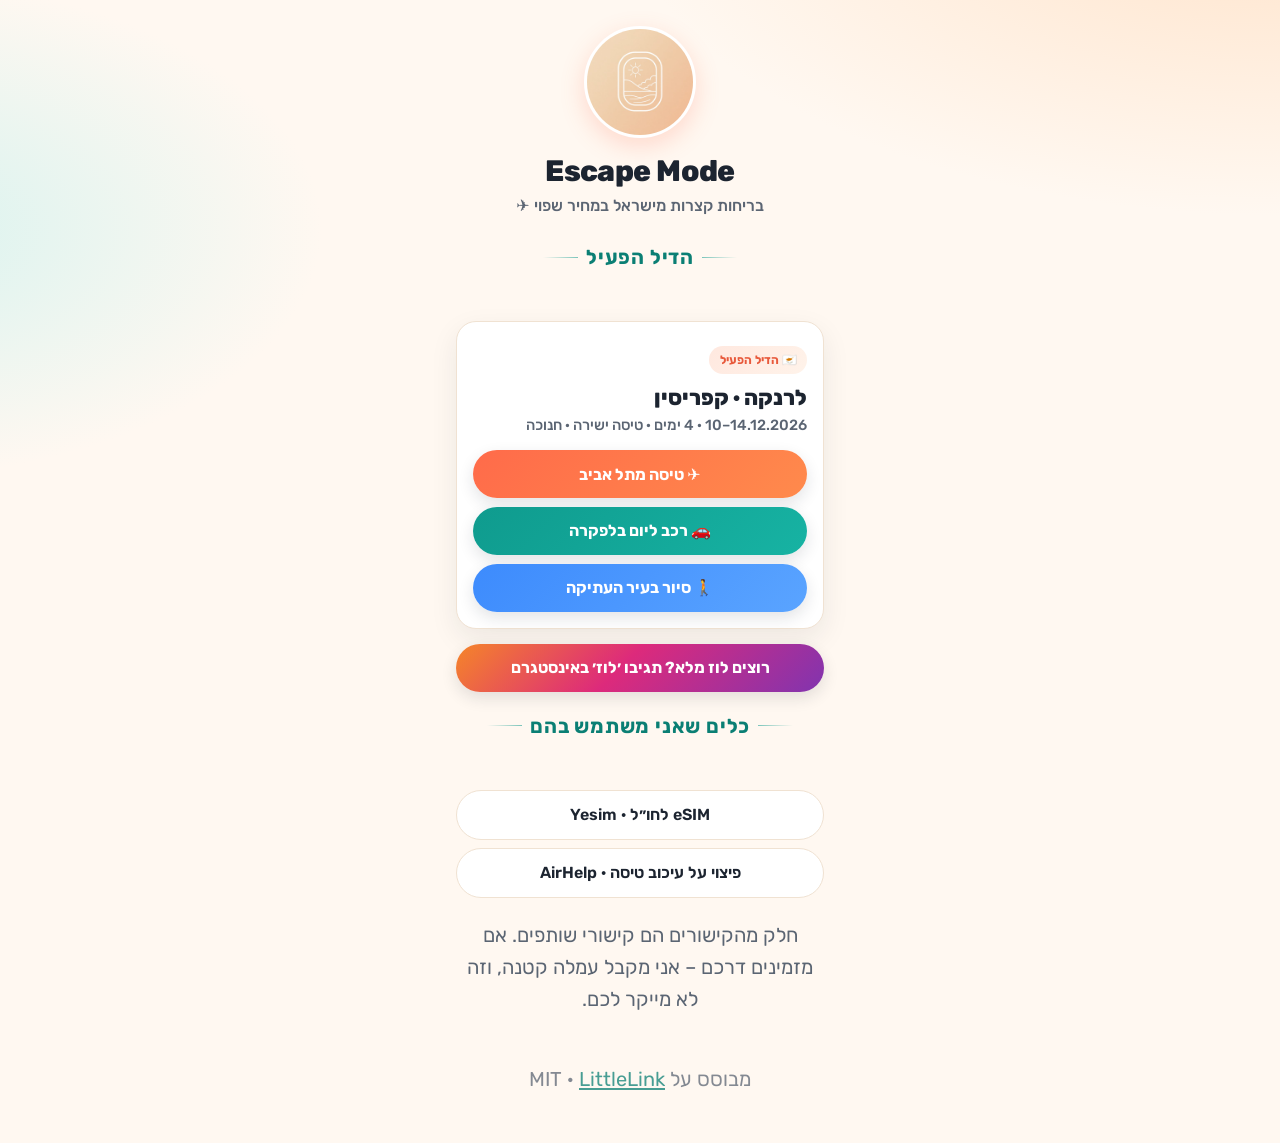
==== index.html @ 9d7d968f "Add Hebrew link-in-bio page for GitHub Pages. Publish the LittleLink-based static site at the repo r" ====
<!DOCTYPE html>
<html class="theme-light" lang="he" dir="rtl">
  <head>
    <meta charset="utf-8">
    <meta name="viewport" content="width=device-width, initial-scale=1">
    <title>Escape Mode · דילים לטיסות מישראל</title>
    <link rel="icon" type="image/jpeg" href="images/favicon.jpg">
    <meta name="description" content="בריחות קצרות מישראל במחיר שפוי. דילים לטיסות, רכב וסיורים – Escape Mode.">
    <meta name="author" content="Escape Mode">
    <meta name="theme-color" content="#fff8f1">
    <meta name="robots" content="index,follow">

    <!-- Based on LittleLink (MIT) https://github.com/sethcottle/littlelink -->
    <link rel="stylesheet" href="css/reset.css">
    <link rel="stylesheet" href="css/style.css">
    <link rel="stylesheet" href="css/escape.css">

    <script src="deals.js" defer></script>
    <script src="app.js" defer></script>
  </head>
  <body>
    <div class="container">
      <div class="column">
        <main>
          <!-- Swap images/avatar.jpg with Zibo's real face photo when ready -->
          <img
            class="avatar avatar--rounded"
            src="images/avatar.jpg"
            alt="Escape Mode"
            width="112"
            height="112"
            fetchpriority="high"
          >

          <h1 class="brand">Escape Mode</h1>
          <p class="tagline">בריחות קצרות מישראל במחיר שפוי ✈️</p>

          <p class="section-label" id="active-label">הדיל הפעיל</p>
          <section class="deal-card" id="active-deal" aria-labelledby="active-label">
            <!-- Filled by app.js from deals.js -->
          </section>

          <a
            class="btn btn-ig"
            id="cta-louz"
            href="https://www.instagram.com/escape.mode.go/"
            rel="noopener noreferrer"
            target="_blank"
          >רוצים לוז מלא? תגיבו ׳לוז׳ באינסטגרם</a>

          <section class="tools" id="tools-section" hidden>
            <p class="section-label">כלים שאני משתמש בהם</p>
            <div class="deal-actions" id="tools-list"></div>
          </section>
        </main>

        <footer class="em-footer">
          <p>
            חלק מהקישורים הם קישורי שותפים. אם מזמינים דרכם – אני מקבל עמלה קטנה,
            וזה לא מייקר לכם.
          </p>
          <p class="credit">
            מבוסס על
            <a class="ltr" href="https://littlelink.io/" rel="noopener noreferrer" target="_blank">LittleLink</a>
            · MIT
          </p>
        </footer>
      </div>
    </div>
  </body>
</html>
---- css/style.css ----
/*
* LittleLink
* https://littlelink.io
* Free to use under the MIT license
* http://www.opensource.org/licenses/mit-license.php
*/

/* Grid
  –––––––––––––––––––––––––––––––––––––––––––––––––– */
  .container {
	position:relative;
	width:100%;
	max-width:37.5rem;     				/* 600px */
    text-align:center;
	margin:0 auto;
	padding:var(--spacing-xl) var(--spacing-m) 0 var(--spacing-m);
	box-sizing:border-box;
}
.container-left {
	position:relative;
	width:100%;
	max-width:37.5rem;
	text-align:left;
	margin:0 auto;
	padding:0 1.25rem;
	box-sizing:border-box;
}
.container-left p {
	margin-bottom: 1rem;  				/* 16px space between paragraphs */
  }
.column {
	width:100%;
	box-sizing:border-box;
}
/* For devices larger than 400px */
  @media (min-width:25rem) {            /* 400px */
    .container {
	width:85%;
}
}/* For devices larger than 550px */
  @media (min-width:34.375rem) {        /* 550px */
    .container {
	width:80%;
}
}

/* Base Styles
  –––––––––––––––––––––––––––––––––––––––––––––––––– */
  body {
	margin:0;
	padding:0;
	background-color:#ffffff;
	color:#1a1a1a;
	font-family:"Open Sans",system-ui;
    font-weight:400;
	line-height:1.6;
}

/* Base Typography Settings
–––––––––––––––––––––––––––––––––––––––––––––––––– */
/* Base size - 16px browser default */
:root {
  font-size:16px;           /* Using a 1.25 modular scale for typography */
  --scale-0:1rem;           /* 16px */
  --scale-1:1.25rem;        /* 20px */
  --scale-2:1.563rem;       /* 25px */
  --scale-3:1.953rem;       /* 31px */
  --scale-4:2.441rem;       /* 39px */
  --scale-5:3.052rem;       /* 49px */

  /* Spacing units */
  --spacing-xs:0.5rem;      /* 8px */
  --spacing-s:1rem;         /* 16px */
  --spacing-m:1.5rem;       /* 24px */
  --spacing-l:2rem;         /* 32px */
  --spacing-xl:3rem;        /* 48px */
  --spacing-xxl:4rem;       /* 64px */
}

/* Avatar */
.avatar {
	width: 8rem;             /* 128px */
	height: 8rem;
	border-radius: 50%;
	object-fit: cover;
	background-position: center;
	margin-bottom: var(--spacing-l);
	margin-left: auto;
	margin-right: auto;
	display: block;
  }

/* Typography Scale */
h1 {
	margin:0 0 var(--spacing-m) 0;
	font-size:var(--scale-5);           /* ~49px */
  	font-weight:800;
	line-height:1.1;
	letter-spacing:-0.02em;
	word-wrap:break-word;
	overflow-wrap:break-word;
	hyphens:auto;           /* Delete this to remove automatic hyphen on line break */
}
body {
	font-size:var(--scale-1);           /* 20px */
  	line-height:1.6;
}
.container p {
	margin:0 0 var(--spacing-xl) 0;
	font-size:var(--scale-1);
	line-height:1.6;
}

/* Footer */
footer {
	margin:var(--spacing-xxl) 0;            /* 4rem (64px) top and bottom */
    font-size:var(--scale-0);
}

/* Responsive adjustments */
@media (max-width:34.375rem) {              /* 550px */
  h1 {
	font-size:2rem;
}
body {
	font-size:var(--scale-0);
}
.container p {
	font-size:var(--scale-0);
}
.avatar {
	margin-bottom:var(--spacing-m);
}
footer {
	margin:var(--spacing-xl) 0;         	/* 3rem (48px) top and bottom */
}
}

/* Links
  –––––––––––––––––––––––––––––––––––––––––––––––––– */
  a {
	color:#2457F5;
	text-decoration:underline;
}
a:hover {
	color:#083BDA;
}

/* Buttons
–––––––––––––––––––––––––––––––––––––––––––––––––– */
.button,button {
	display:inline-flex;
	align-items:center;
	justify-content:center;
	width:18.75rem;             	/* 300px */
 	min-height:3rem;                /* 48px */
  	padding:0.75rem 1rem;         	/* 12px ; 16px */
  	font-size:1.125rem;           	/* 18px */
  	font-weight:700;
	text-decoration:none;
	white-space:normal;
  	background-color:var(--button-background,transparent);
	color:var(--button-text,#000000);
	border:var(--button-border,none);
	border-radius:0.5rem;
	cursor:pointer;
	box-sizing:border-box;
	hyphens:auto;               	/* Delete this to remove automatic hyphen on line break */
  	margin-bottom:1rem;
	text-align:center;
	line-height:1.3;
}

/* Icons
–––––––––––––––––––––––––––––––––––––––––––––––––– */
.icon {
	width:1.25rem;
	height:1.25rem;
	margin-right:0.5rem;
	flex-shrink:0;
}

/* Avatar Modifiers
  –––––––––––––––––––––––––––––––––––––––––––––––––– */
   /* Modifier for no avatar rounding */
   .avatar--none {
	border-radius: 0%;
  }

  /* Modifier for rounded avatar */
  .avatar--rounded {
	border-radius: 50%;
  }

  /* Modifier for slightly rounded corners */
  .avatar--soft {
	border-radius: 0.5rem;   /* 8px rounded corners */
  }

/* Theme System
  –––––––––––––––––––––––––––––––––––––––––––––––––– */
/* Light theme is default above */

/* Light theme (forced) */
:root.theme-light {
	color-scheme:light;
}

/* Dark theme */
:root.theme-dark {
	color-scheme:dark;
}
:root.theme-dark :focus-visible {
	outline: 2px solid #4899F7;
	outline-offset: 2px;
  }
:root.theme-dark body {
	background-color:#121212;
	color:#ffffff;
}
:root.theme-dark a:not(.button) {
	color:#4899F7;
}
:root.theme-dark a:not(.button):hover {
	color:#7AB8FF;
}

/* Auto theme */
:root.theme-auto {
	color-scheme:light dark;
}
@media (prefers-color-scheme:dark) {
	:root.theme-auto body {
	background-color:#121212;
	color:#ffffff;
}
:root.theme-auto :focus-visible {
    outline: 2px solid #4899F7;
    outline-offset: 2px;
  }
:root.theme-auto a:not(.button) {
	color:#4899F7;
}
:root.theme-auto a:not(.button):hover {
	color:#7AB8FF;
}
}

/* Button Text Color Override
    –––––––––––––––––––––––––––––––––––––––––––––––––– */
    .button:hover,button:hover {
	color:var(--button-text,#000000);
}

/* Privacy Page Styles
  –––––––––––––––––––––––––––––––––––––––––––––––––– */
.container-left nav {
	margin:var(--spacing-l) 0;
	text-align:left;
}
section {
	margin:var(--spacing-xl) 0;
	text-align:left;
}
h2 {
	font-size:var(--scale-3);
	font-weight:700;
	margin-bottom:var(--spacing-m);
}
h3 {
	font-size:var(--scale-2);
	font-weight:600;
	margin:var(--spacing-l) 0 var(--spacing-s) 0;
}
ul {
	list-style:none;
	padding:0;
	margin:0 0 var(--spacing-m) 0;
}
ul li {
	margin-bottom:var(--spacing-xs);
}

/* Privacy page specific responsive adjustments */
  @media (max-width:34.375rem) {
	h2 {
	font-size:var(--scale-2);
	}
	h3 {
	font-size:var(--scale-1);
	}
	section {
	margin:var(--spacing-l) 0;
	}
}

/* Font Face Definitions
  –––––––––––––––––––––––––––––––––––––––––––––––––– */
@font-face {
	font-display:swap;
	font-family:'Open Sans';
	font-style:normal;
	font-weight:400;
	src:url('../fonts/open-sans-v34-vietnamese_latin-ext_latin_hebrew_greek-ext_greek_cyrillic-ext_cyrillic-regular.woff2') format('woff2');
}
@font-face {
	font-display:swap;
	font-family:'Open Sans';
	font-style:normal;
	font-weight:600;
	src:url('../fonts/open-sans-v34-vietnamese_latin-ext_latin_hebrew_greek-ext_greek_cyrillic-ext_cyrillic-600.woff2') format('woff2');
}
@font-face {
	font-display:swap;
	font-family:'Open Sans';
	font-style:normal;
	font-weight:700;
	src:url('../fonts/open-sans-v34-vietnamese_latin-ext_latin_hebrew_greek-ext_greek_cyrillic-ext_cyrillic-700.woff2') format('woff2');
}
@font-face {
	font-display:swap;
	font-family:'Open Sans';
	font-style:normal;
	font-weight:800;
	src:url('../fonts/open-sans-v34-vietnamese_latin-ext_latin_hebrew_greek-ext_greek_cyrillic-ext_cyrillic-800.woff2') format('woff2');
}
---- css/escape.css ----
/*
  Escape Mode – overrides on top of LittleLink (MIT)
  Hebrew RTL, mobile-first, no trackers
*/

@import url("https://fonts.googleapis.com/css2?family=Rubik:wght@400;500;600;700;800&display=swap");

:root {
  --em-bg: #fff8f1;
  --em-bg-2: #fff1e4;
  --em-ink: #1c2430;
  --em-muted: #5b6573;
  --em-card: #ffffff;
  --em-border: #f0e2d2;
  --em-coral: #ff6b4a;
  --em-coral-deep: #e85a3c;
  --em-teal: #0f9b8e;
  --em-teal-deep: #0b7f74;
  --em-sky: #3d8bfd;
  --em-sand: #f6c89f;
  --em-gold: #f0a202;
  --em-radius: 1.1rem;
  --em-shadow: 0 10px 28px rgba(28, 36, 48, 0.08);
}

html {
  direction: rtl;
}

body {
  background:
    radial-gradient(1200px 600px at 100% -10%, #ffe2c8 0%, transparent 55%),
    radial-gradient(900px 500px at -10% 20%, #d7f3ef 0%, transparent 50%),
    var(--em-bg);
  color: var(--em-ink);
  font-family: "Rubik", "Open Sans", system-ui, sans-serif;
  -webkit-font-smoothing: antialiased;
  text-rendering: optimizeLegibility;
}

.container {
  padding-top: 1.6rem;
  max-width: 26rem;
}

.avatar {
  width: 7rem;
  height: 7rem;
  border: 3px solid #fff;
  box-shadow: 0 8px 24px rgba(255, 107, 74, 0.22);
  margin-bottom: 1rem;
  background: var(--em-sand);
}

h1.brand {
  margin: 0 0 0.4rem 0;
  font-size: 1.85rem;
  font-weight: 800;
  letter-spacing: -0.02em;
  line-height: 1.15;
  color: var(--em-ink);
}

.tagline {
  margin: 0 0 1.5rem 0 !important;
  font-size: 1rem !important;
  line-height: 1.45 !important;
  color: var(--em-muted);
  font-weight: 500;
}

.section-label {
  display: flex;
  align-items: center;
  justify-content: center;
  gap: 0.5rem;
  margin: 0.25rem 0 0.85rem;
  font-size: 0.82rem;
  font-weight: 700;
  letter-spacing: 0.04em;
  color: var(--em-teal-deep);
  text-transform: none;
}

.section-label::before,
.section-label::after {
  content: "";
  height: 1px;
  width: 2.2rem;
  background: linear-gradient(to left, transparent, var(--em-teal));
  opacity: 0.55;
}

.section-label::after {
  background: linear-gradient(to right, transparent, var(--em-teal));
}

/* Active deal card */
.deal-card {
  background: var(--em-card);
  border: 1px solid var(--em-border);
  border-radius: calc(var(--em-radius) + 0.15rem);
  box-shadow: var(--em-shadow);
  padding: 1.15rem 1rem 1rem;
  margin: 0 0 0.95rem;
  text-align: right;
}

.deal-card .deal-badge {
  display: inline-flex;
  align-items: center;
  gap: 0.35rem;
  background: linear-gradient(135deg, #ffe8df, #fff3ea);
  color: var(--em-coral-deep);
  font-size: 0.75rem;
  font-weight: 700;
  padding: 0.28rem 0.65rem;
  border-radius: 999px;
  margin-bottom: 0.65rem;
}

.deal-card h2 {
  margin: 0 0 0.25rem;
  font-size: 1.35rem;
  font-weight: 800;
  line-height: 1.2;
  color: var(--em-ink);
}

.deal-card .deal-meta {
  margin: 0 0 0.95rem;
  font-size: 0.92rem;
  color: var(--em-muted);
  font-weight: 500;
  line-height: 1.4;
}

.deal-actions {
  display: flex;
  flex-direction: column;
  gap: 0.55rem;
}

.btn {
  display: flex;
  align-items: center;
  justify-content: center;
  gap: 0.45rem;
  width: 100%;
  min-height: 3rem;
  padding: 0.7rem 1rem;
  border-radius: 999px;
  border: none;
  font-family: inherit;
  font-size: 1rem;
  font-weight: 700;
  text-decoration: none;
  color: #fff;
  box-sizing: border-box;
  transition: transform 0.12s ease, filter 0.12s ease, box-shadow 0.12s ease;
  box-shadow: 0 6px 16px rgba(28, 36, 48, 0.12);
}

.btn:hover {
  filter: brightness(1.04);
  transform: translateY(-1px);
}

.btn:active {
  transform: translateY(0);
}

.btn:focus-visible {
  outline: 3px solid #ffd0c2;
  outline-offset: 2px;
}

.btn-flight {
  background: linear-gradient(135deg, var(--em-coral), #ff8a4c);
}

.btn-car {
  background: linear-gradient(135deg, var(--em-teal), #17b3a3);
}

.btn-tour {
  background: linear-gradient(135deg, var(--em-sky), #5aa4ff);
}

.btn-ig {
  background: linear-gradient(135deg, #f58529, #dd2a7b 45%, #8134af);
  margin-bottom: 0.35rem;
}

.btn-tool {
  background: #fff;
  color: var(--em-ink);
  border: 1.5px solid var(--em-border);
  box-shadow: none;
  font-weight: 600;
}

.btn-tool:hover {
  border-color: var(--em-sand);
  background: #fffaf4;
}

.tools {
  margin: 1.1rem 0 0.35rem;
}

.tools .deal-actions {
  gap: 0.5rem;
}

.tools-note {
  margin: 0.55rem 0 0 !important;
  font-size: 0.8rem !important;
  color: var(--em-muted) !important;
  line-height: 1.4 !important;
}

footer.em-footer {
  margin: 1.35rem 0 2rem;
  padding: 0 0.25rem;
  font-size: 0.78rem;
  line-height: 1.55;
  color: var(--em-muted);
  text-align: center;
}

footer.em-footer .credit {
  margin-top: 0.65rem;
  opacity: 0.75;
}

footer.em-footer a {
  color: var(--em-teal-deep);
  text-decoration: underline;
  text-underline-offset: 2px;
}

/* LTR islands for Latin brand names / URLs feel natural */
.ltr {
  direction: ltr;
  unicode-bidi: isolate;
  display: inline-block;
}

/* Hide unused LittleLink button chrome if any leaks */
.button {
  margin-bottom: 0.7rem;
}

@media (max-width: 360px) {
  h1.brand { font-size: 1.6rem; }
  .deal-card h2 { font-size: 1.2rem; }
  .btn { font-size: 0.95rem; }
}
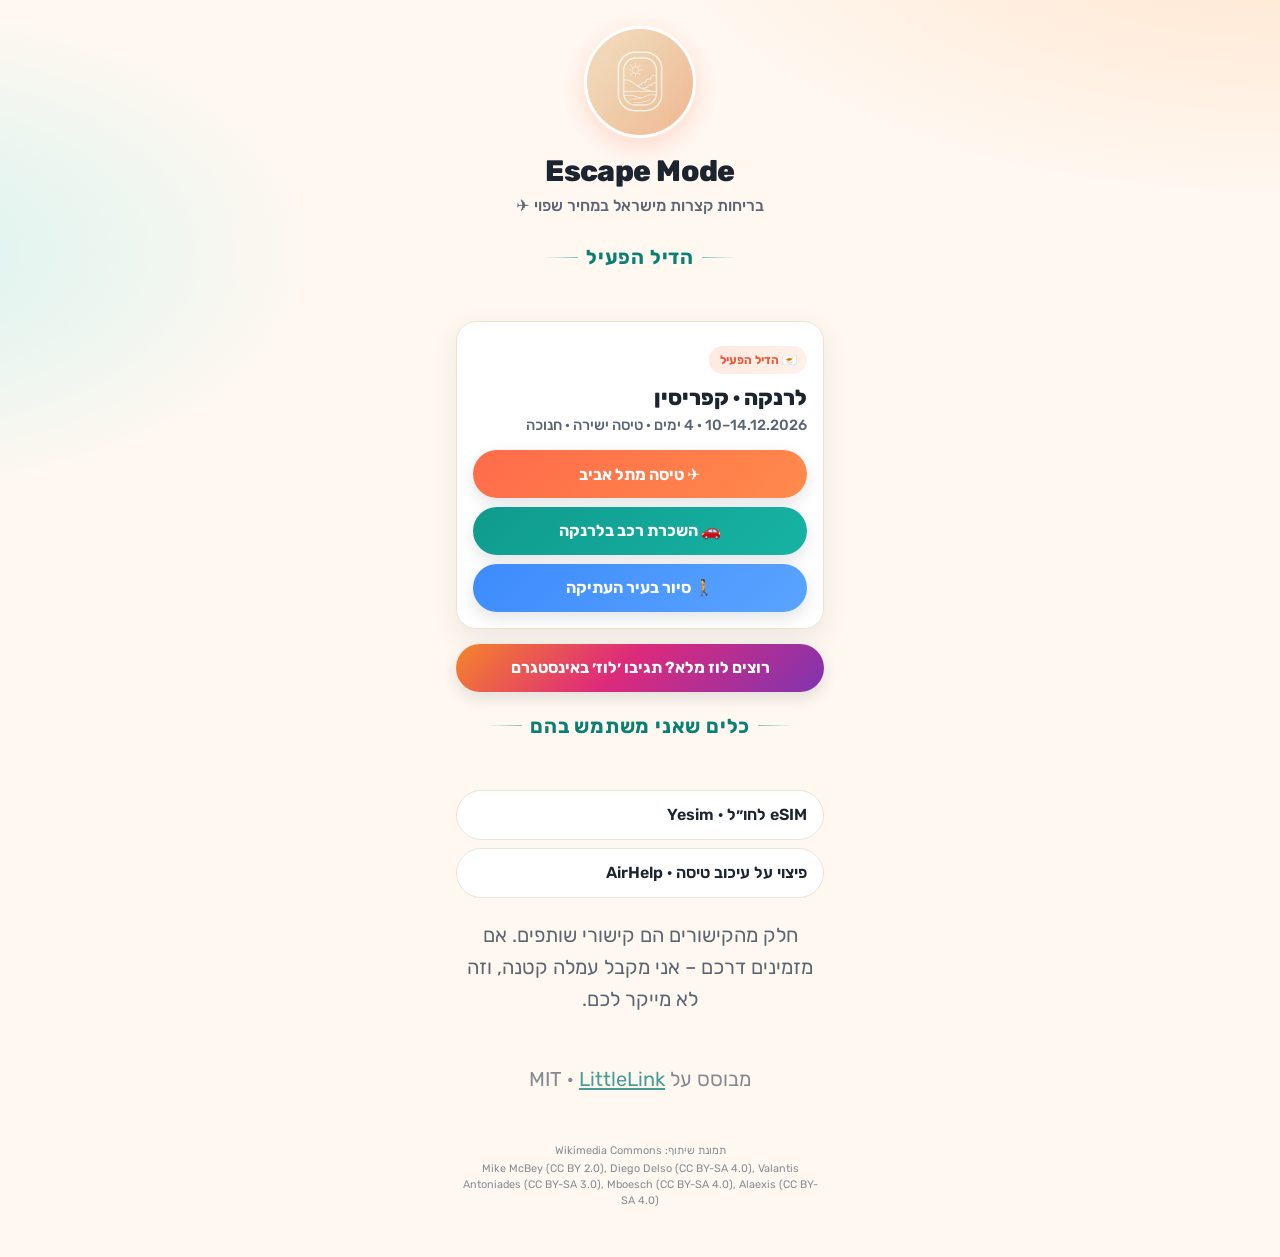
==== commit 91609ac2: "Apply link-page review fixes for sharing, RTL, and safety. Add Open Graph and Twitter tags, the Larn" ====
--- a/index.html
+++ b/index.html
@@ -2,21 +2,41 @@
 <html class="theme-light" lang="he" dir="rtl">
   <head>
     <meta charset="utf-8">
-    <meta name="viewport" content="width=device-width, initial-scale=1">
+    <meta name="viewport" content="width=device-width, initial-scale=1, viewport-fit=cover">
     <title>Escape Mode · דילים לטיסות מישראל</title>
     <link rel="icon" type="image/jpeg" href="images/favicon.jpg">
+    <link rel="apple-touch-icon" href="images/avatar.jpg">
+    <link rel="canonical" href="https://ziv101010.github.io/">
     <meta name="description" content="בריחות קצרות מישראל במחיר שפוי. דילים לטיסות, רכב וסיורים – Escape Mode.">
     <meta name="author" content="Escape Mode">
     <meta name="theme-color" content="#fff8f1">
     <meta name="robots" content="index,follow">
 
+    <meta property="og:title" content="Escape Mode · דילים לטיסות מישראל">
+    <meta property="og:description" content="בריחות קצרות מישראל במחיר שפוי. דילים לטיסות, רכב וסיורים – Escape Mode.">
+    <meta property="og:url" content="https://ziv101010.github.io/">
+    <meta property="og:type" content="website">
+    <meta property="og:locale" content="he_IL">
+    <meta property="og:image" content="https://ziv101010.github.io/images/og.jpg">
+    <meta property="og:image:width" content="1200">
+    <meta property="og:image:height" content="630">
+    <meta property="og:image:alt" content="פלמינגו בלרנקה">
+    <meta name="twitter:card" content="summary_large_image">
+    <meta name="twitter:title" content="Escape Mode · דילים לטיסות מישראל">
+    <meta name="twitter:description" content="בריחות קצרות מישראל במחיר שפוי. דילים לטיסות, רכב וסיורים – Escape Mode.">
+    <meta name="twitter:image" content="https://ziv101010.github.io/images/og.jpg">
+
+    <link rel="preconnect" href="https://fonts.googleapis.com">
+    <link rel="preconnect" href="https://fonts.gstatic.com" crossorigin>
+    <link rel="stylesheet" href="https://fonts.googleapis.com/css2?family=Rubik:wght@400;500;600;700;800&display=swap">
+
     <!-- Based on LittleLink (MIT) https://github.com/sethcottle/littlelink -->
-    <link rel="stylesheet" href="css/reset.css">
-    <link rel="stylesheet" href="css/style.css">
-    <link rel="stylesheet" href="css/escape.css">
+    <link rel="stylesheet" href="css/reset.css?v=2">
+    <link rel="stylesheet" href="css/style.css?v=2">
+    <link rel="stylesheet" href="css/escape.css?v=2">
 
-    <script src="deals.js" defer></script>
-    <script src="app.js" defer></script>
+    <script src="deals.js?v=2" defer></script>
+    <script src="app.js?v=2" defer></script>
   </head>
   <body>
     <div class="container">
@@ -45,7 +65,6 @@
             id="cta-louz"
             href="https://www.instagram.com/escape.mode.go/"
             rel="noopener noreferrer"
-            target="_blank"
           >רוצים לוז מלא? תגיבו ׳לוז׳ באינסטגרם</a>
 
           <section class="tools" id="tools-section" hidden>
@@ -64,6 +83,10 @@
             <a class="ltr" href="https://littlelink.io/" rel="noopener noreferrer" target="_blank">LittleLink</a>
             · MIT
           </p>
+          <p class="photo-credit">
+            תמונת שיתוף: Wikimedia Commons
+            <span class="ltr">Mike McBey (CC BY 2.0), Diego Delso (CC BY-SA 4.0), Valantis Antoniades (CC BY-SA 3.0), Mboesch (CC BY-SA 4.0), Alaexis (CC BY-SA 4.0)</span>
+          </p>
         </footer>
       </div>
     </div>
--- a/css/escape.css
+++ b/css/escape.css
@@ -2,8 +2,6 @@
   Escape Mode – overrides on top of LittleLink (MIT)
   Hebrew RTL, mobile-first, no trackers
 */
-
-@import url("https://fonts.googleapis.com/css2?family=Rubik:wght@400;500;600;700;800&display=swap");
 
 :root {
   --em-bg: #fff8f1;
@@ -28,6 +26,12 @@
 }
 
 body {
+  min-height: 100vh;
+  min-height: 100dvh;
+  padding-top: env(safe-area-inset-top);
+  padding-right: env(safe-area-inset-right);
+  padding-bottom: env(safe-area-inset-bottom);
+  padding-left: env(safe-area-inset-left);
   background:
     radial-gradient(1200px 600px at 100% -10%, #ffe2c8 0%, transparent 55%),
     radial-gradient(900px 500px at -10% 20%, #d7f3ef 0%, transparent 50%),
@@ -209,6 +213,16 @@
   margin: 1.1rem 0 0.35rem;
 }
 
+/* LittleLink's `section { text-align: left }` is physical left. Start is the right edge in RTL. */
+#tools-section {
+  text-align: start;
+}
+
+#tools-section .btn {
+  justify-content: flex-start;
+  text-align: start;
+}
+
 .tools .deal-actions {
   gap: 0.5rem;
 }
@@ -234,6 +248,22 @@
   opacity: 0.75;
 }
 
+footer.em-footer .photo-credit {
+  margin-top: 0.45rem;
+  font-size: 0.68rem;
+  line-height: 1.45;
+  color: var(--em-muted);
+  opacity: 0.72;
+}
+
+footer.em-footer .photo-credit .ltr {
+  display: block;
+  margin-top: 0.15rem;
+  direction: ltr;
+  unicode-bidi: isolate;
+  text-align: center;
+}
+
 footer.em-footer a {
   color: var(--em-teal-deep);
   text-decoration: underline;
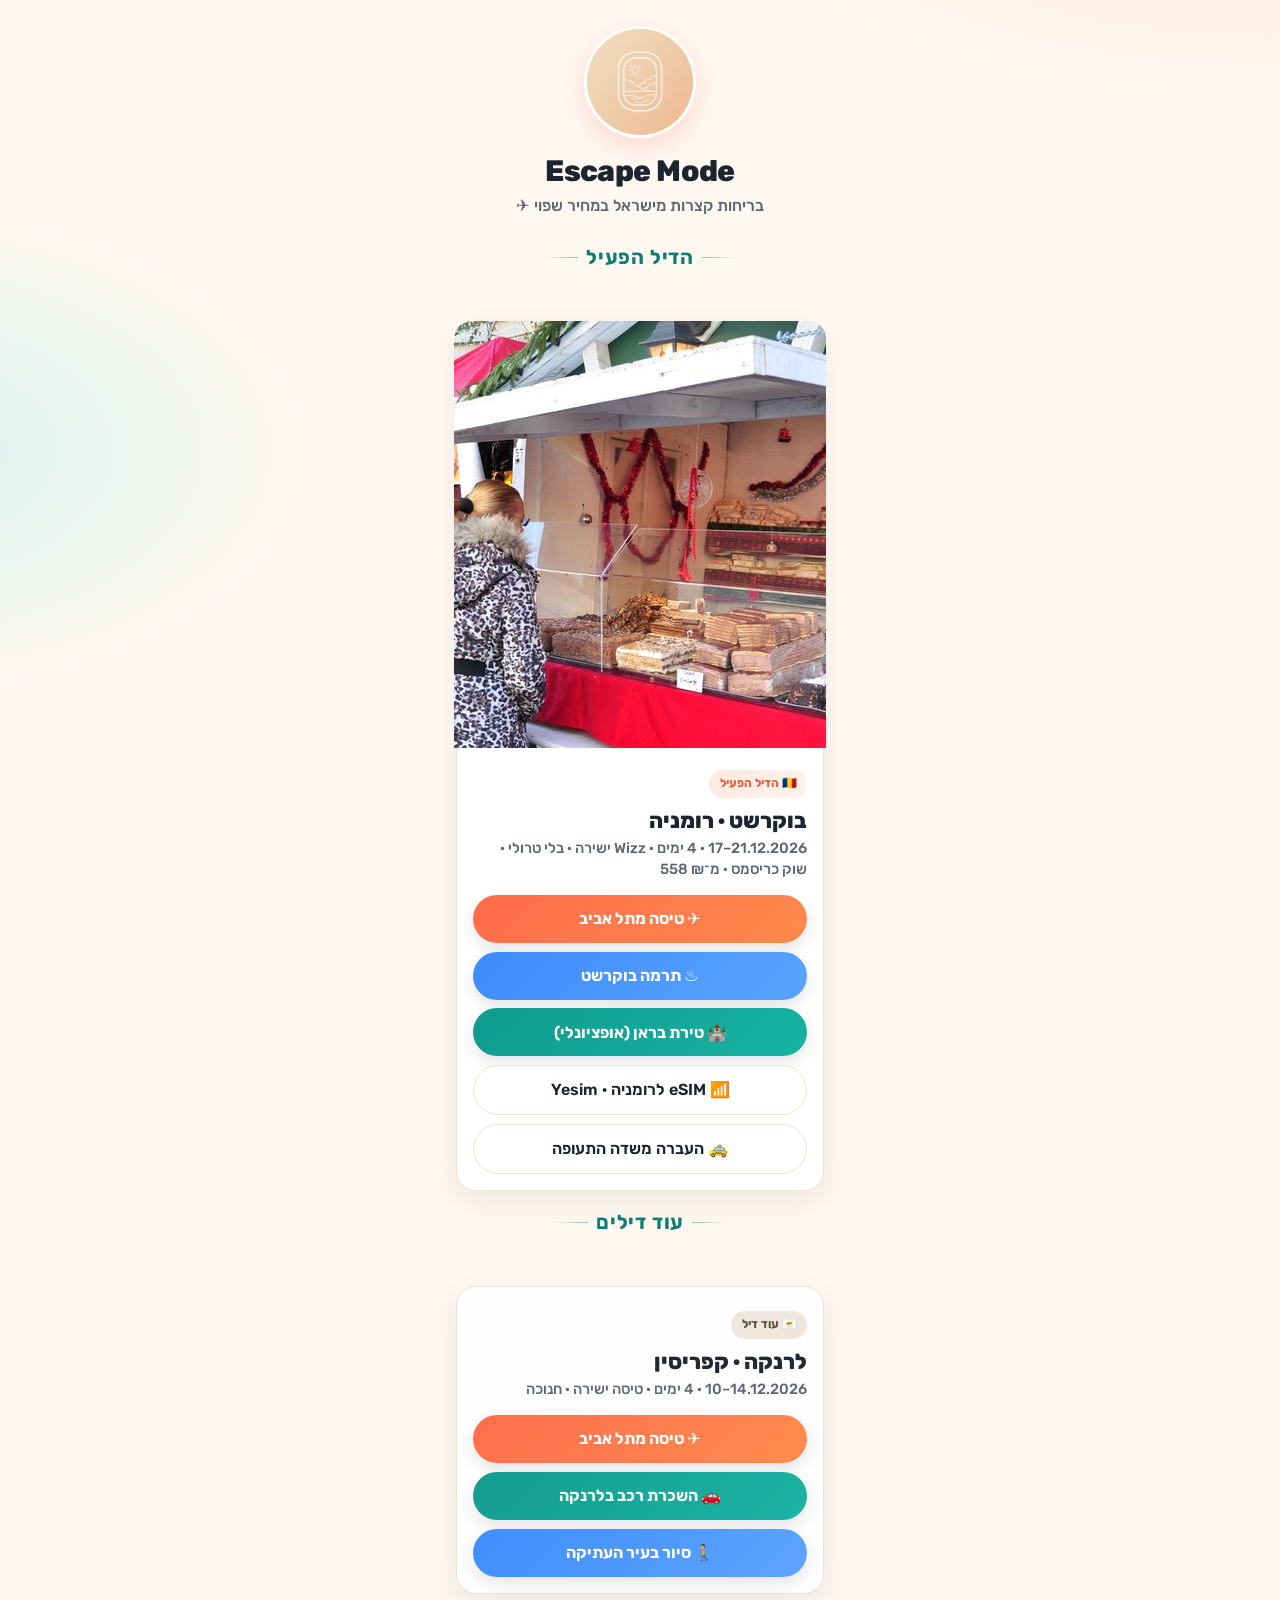
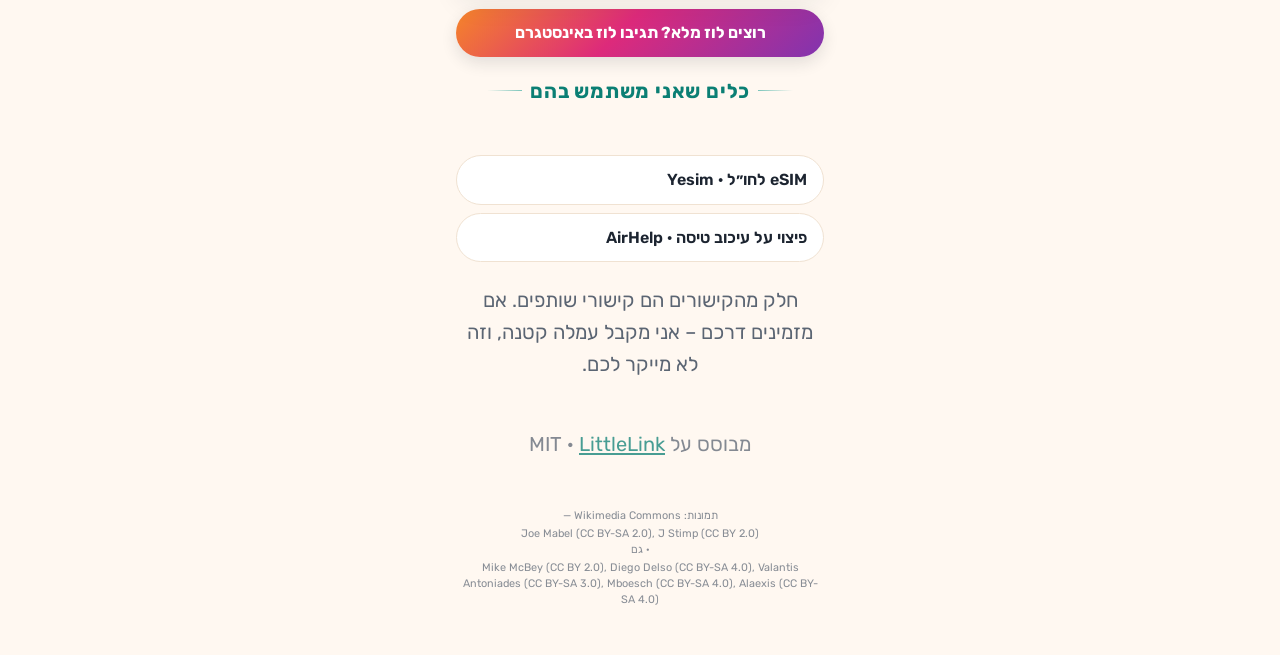
==== commit 2c1f4a19: "Add Bucharest featured deal (17-21.12), Larnaca second Co-authored-by: ziv101010 <ziv101010@users.no" ====
--- a/index.html
+++ b/index.html
@@ -20,7 +20,7 @@
     <meta property="og:image" content="https://ziv101010.github.io/images/og.jpg">
     <meta property="og:image:width" content="1200">
     <meta property="og:image:height" content="630">
-    <meta property="og:image:alt" content="פלמינגו בלרנקה">
+    <meta property="og:image:alt" content="שוק כריסמס בבוקרשט">
     <meta name="twitter:card" content="summary_large_image">
     <meta name="twitter:title" content="Escape Mode · דילים לטיסות מישראל">
     <meta name="twitter:description" content="בריחות קצרות מישראל במחיר שפוי. דילים לטיסות, רכב וסיורים – Escape Mode.">
@@ -31,12 +31,12 @@
     <link rel="stylesheet" href="https://fonts.googleapis.com/css2?family=Rubik:wght@400;500;600;700;800&display=swap">
 
     <!-- Based on LittleLink (MIT) https://github.com/sethcottle/littlelink -->
-    <link rel="stylesheet" href="css/reset.css?v=2">
-    <link rel="stylesheet" href="css/style.css?v=2">
-    <link rel="stylesheet" href="css/escape.css?v=2">
+    <link rel="stylesheet" href="css/reset.css?v=3">
+    <link rel="stylesheet" href="css/style.css?v=3">
+    <link rel="stylesheet" href="css/escape.css?v=3">
 
-    <script src="deals.js?v=2" defer></script>
-    <script src="app.js?v=2" defer></script>
+    <script src="deals.js?v=3" defer></script>
+    <script src="app.js?v=3" defer></script>
   </head>
   <body>
     <div class="container">
@@ -60,12 +60,17 @@
             <!-- Filled by app.js from deals.js -->
           </section>
 
+          <p class="section-label" id="more-label" hidden>עוד דילים</p>
+          <div id="more-deals" hidden>
+            <!-- Secondary deals filled by app.js -->
+          </div>
+
           <a
             class="btn btn-ig"
             id="cta-louz"
             href="https://www.instagram.com/escape.mode.go/"
             rel="noopener noreferrer"
-          >רוצים לוז מלא? תגיבו ׳לוז׳ באינסטגרם</a>
+          >רוצים לוז מלא? תגיבו לוז באינסטגרם</a>
 
           <section class="tools" id="tools-section" hidden>
             <p class="section-label">כלים שאני משתמש בהם</p>
@@ -84,7 +89,9 @@
             · MIT
           </p>
           <p class="photo-credit">
-            תמונת שיתוף: Wikimedia Commons
+            תמונות: Wikimedia Commons —
+            <span class="ltr">Joe Mabel (CC BY-SA 2.0), J Stimp (CC BY 2.0)</span>
+            · גם
             <span class="ltr">Mike McBey (CC BY 2.0), Diego Delso (CC BY-SA 4.0), Valantis Antoniades (CC BY-SA 3.0), Mboesch (CC BY-SA 4.0), Alaexis (CC BY-SA 4.0)</span>
           </p>
         </footer>
--- a/css/escape.css
+++ b/css/escape.css
@@ -287,3 +287,28 @@
   .deal-card h2 { font-size: 1.2rem; }
   .btn { font-size: 0.95rem; }
 }
+
+/* Deal card image (Bucharest featured) */
+.deal-card .deal-image {
+  display: block;
+  width: calc(100% + 2.4rem);
+  max-width: none;
+  margin: -1.2rem -1.2rem 1rem;
+  border-radius: 18px 18px 0 0;
+  aspect-ratio: 3 / 2;
+  object-fit: cover;
+}
+
+.deal-card--secondary {
+  margin-top: 0.85rem;
+  opacity: 0.98;
+}
+
+.deal-card--secondary .deal-badge {
+  background: #efe7dc;
+  color: #5a4a3a;
+}
+
+#more-deals {
+  width: 100%;
+}
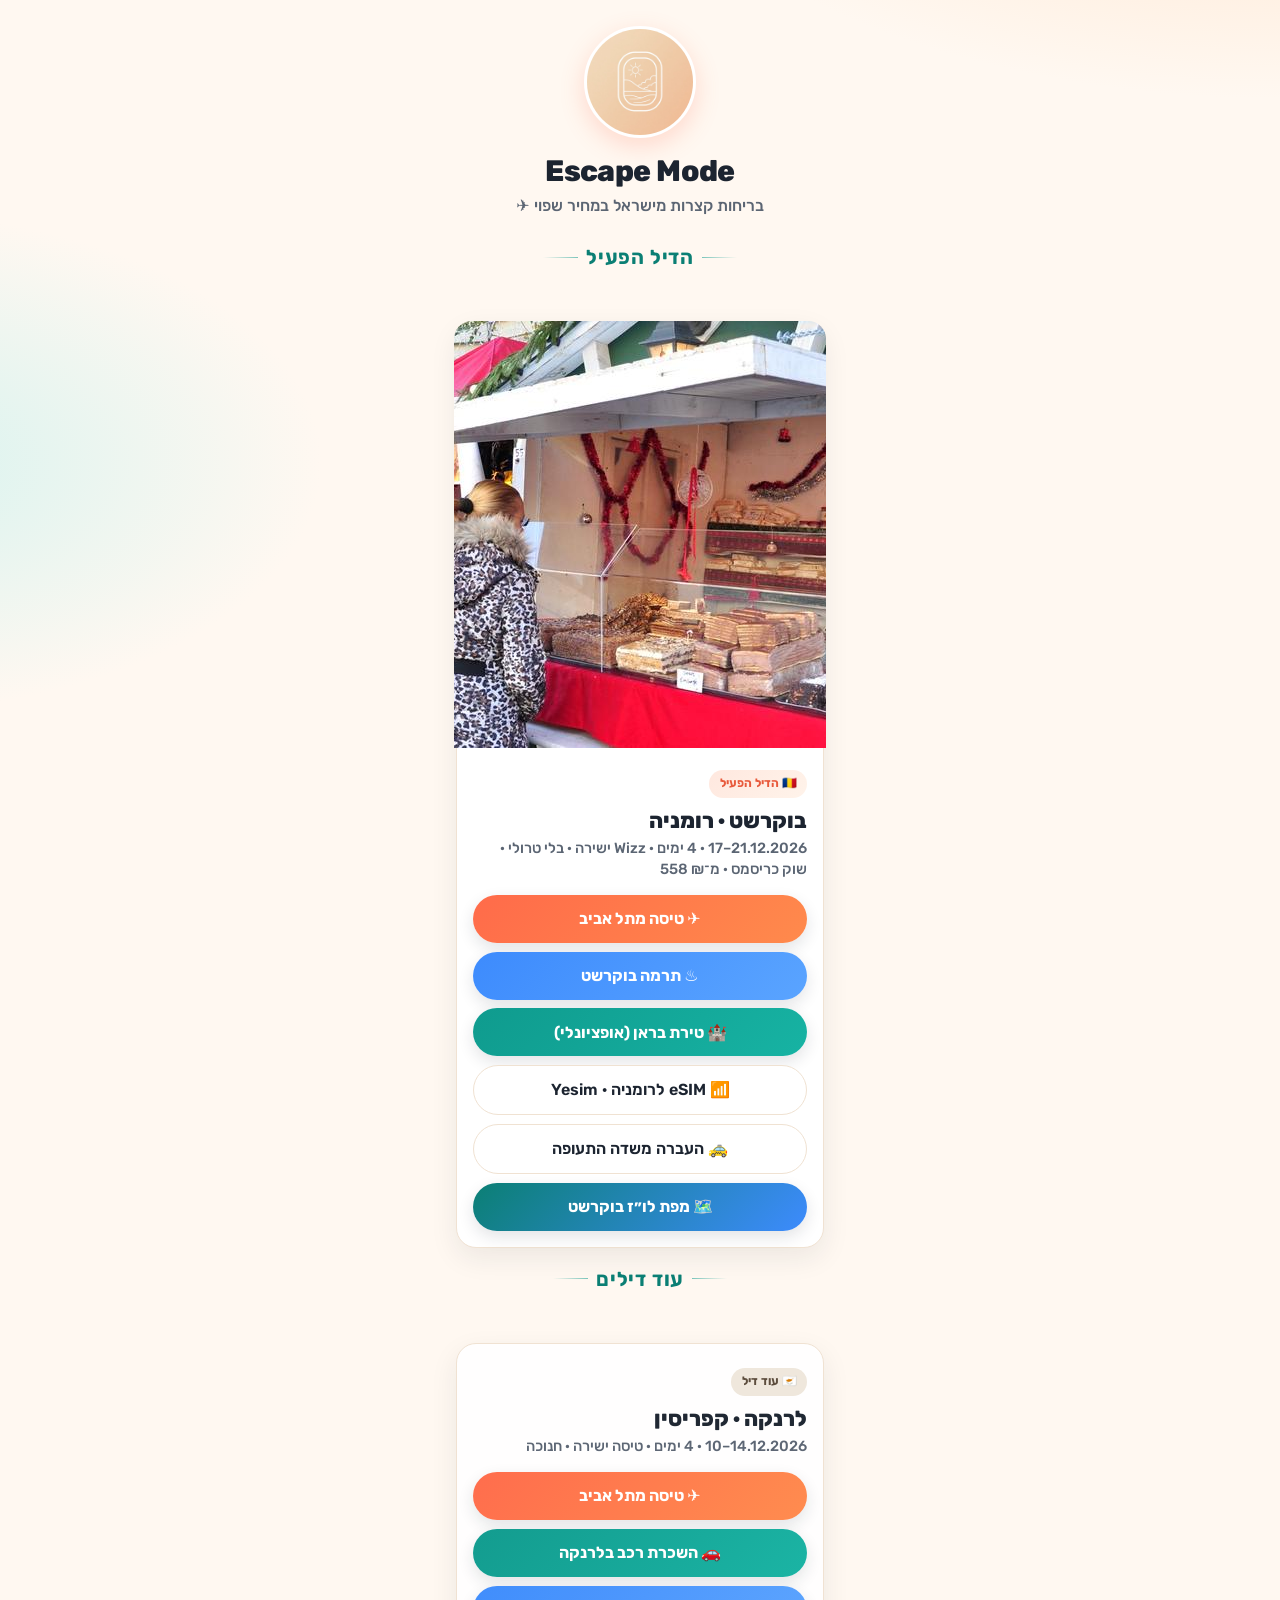
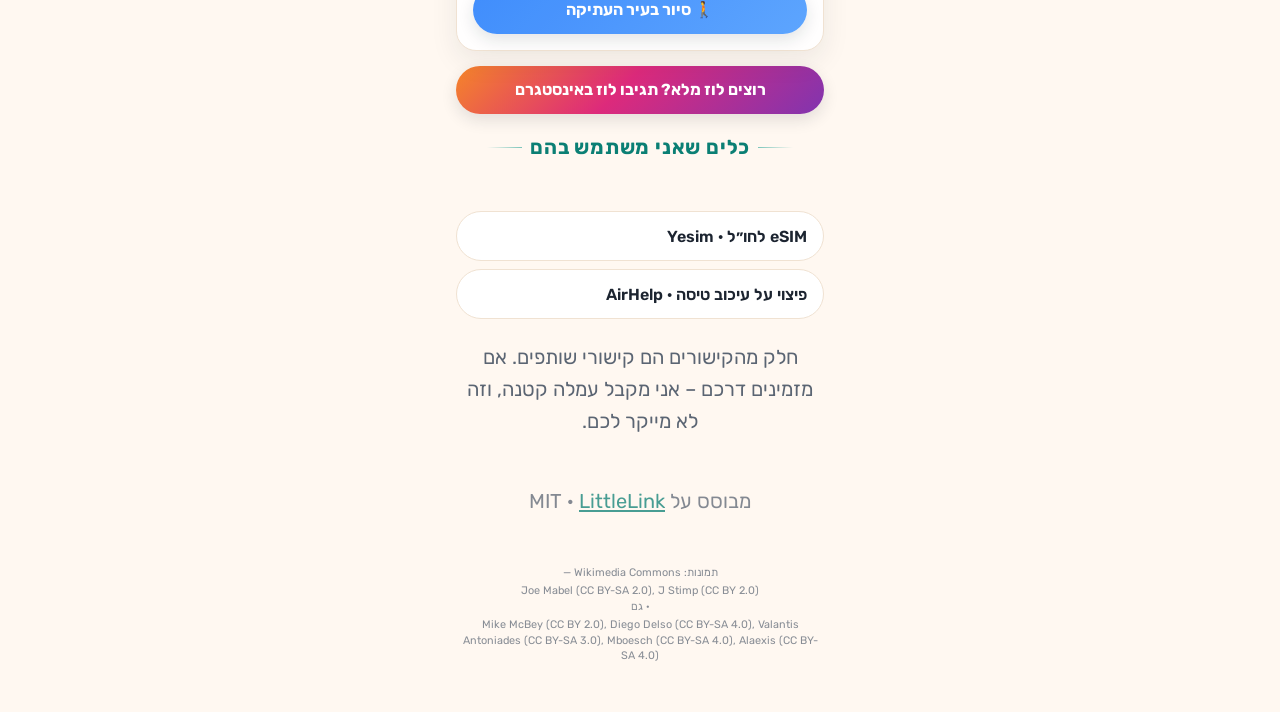
==== commit cd145ac4: "Publish the Bucharest map and link it from the link page. Remove the draft badge and noindex tag, an" ====
--- a/index.html
+++ b/index.html
@@ -33,10 +33,10 @@
     <!-- Based on LittleLink (MIT) https://github.com/sethcottle/littlelink -->
     <link rel="stylesheet" href="css/reset.css?v=3">
     <link rel="stylesheet" href="css/style.css?v=3">
-    <link rel="stylesheet" href="css/escape.css?v=3">
+    <link rel="stylesheet" href="css/escape.css?v=4">
 
-    <script src="deals.js?v=3" defer></script>
-    <script src="app.js?v=3" defer></script>
+    <script src="deals.js?v=6" defer></script>
+    <script src="app.js?v=6" defer></script>
   </head>
   <body>
     <div class="container">
@@ -97,5 +97,9 @@
         </footer>
       </div>
     </div>
+  <!-- GoatCounter: privacy-friendly pageviews. Safe if the script/account is missing. -->
+  <script data-goatcounter="https://escapemodego.goatcounter.com/count"
+          async
+          src="https://gc.zgo.at/count.js"></script>
   </body>
 </html>
--- a/css/escape.css
+++ b/css/escape.css
@@ -196,6 +196,10 @@
   margin-bottom: 0.35rem;
 }
 
+.btn-map {
+  background: linear-gradient(135deg, var(--em-teal-deep), var(--em-sky));
+}
+
 .btn-tool {
   background: #fff;
   color: var(--em-ink);
